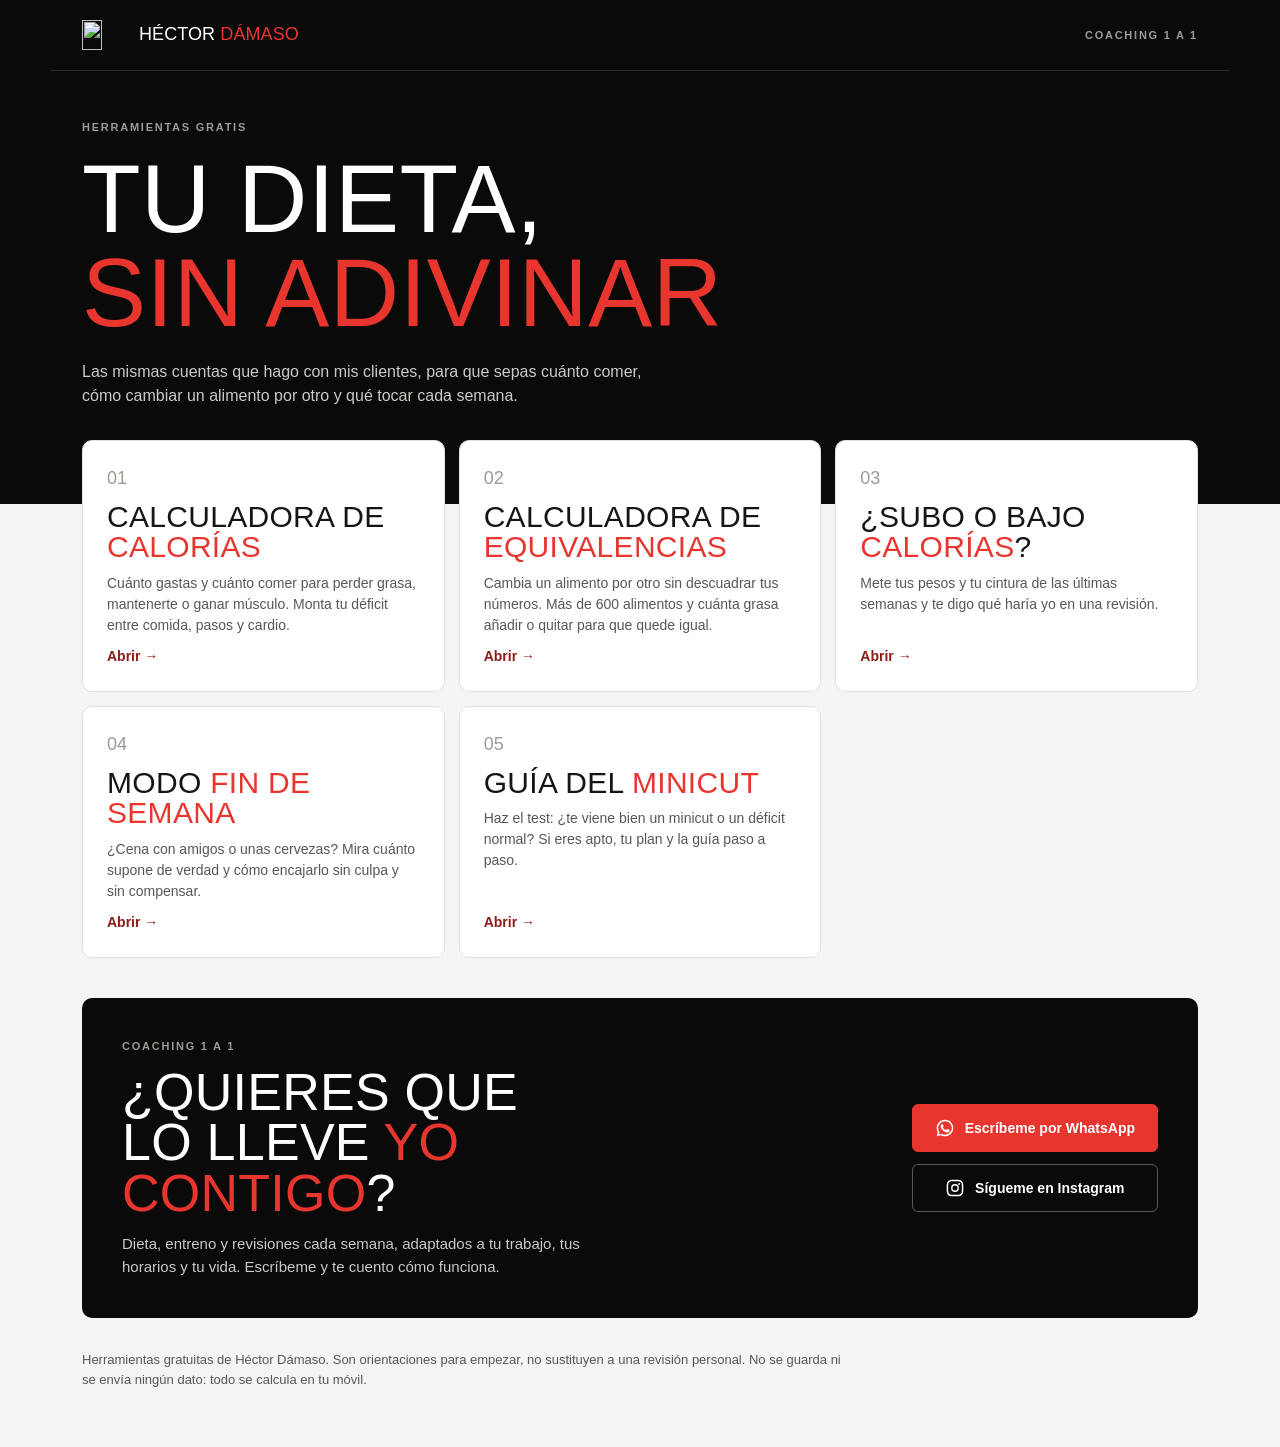
==== index.html @ 2b5fdc8d "Web de herramientas en hectordamaso.github.io con portada Las cinco herramientas pasan a la raíz del" ====
<!doctype html>
<html lang="es">
<head>
  <meta charset="utf-8">
  <meta name="viewport" content="width=device-width, initial-scale=1, viewport-fit=cover">
  <title>Herramientas · Héctor Dámaso</title>
  <meta name="description" content="Herramientas gratis de Héctor Dámaso para llevar tu dieta: calorías, equivalencias de alimentos, ajustes semanales, fines de semana y minicut.">
  <meta name="theme-color" content="#0a0a0b">
  <link rel="icon" href="marca/hd-monograma.webp">
  <link rel="preload" href="fuentes/anton-latin.woff2" as="font" type="font/woff2" crossorigin>
  <link rel="preload" href="fuentes/space-grotesk-latin.woff2" as="font" type="font/woff2" crossorigin>
  <link rel="stylesheet" href="estilos.css">
</head>
<body>
  <header class="cabecera cabecera-portada">
    <div class="contenedor cabecera-fila">
      <span class="marca"><img src="marca/hd-monograma.webp" alt="" width="48" height="32"><span class="display">Héctor <span class="rojo">Dámaso</span></span></span>
      <span class="eyebrow claro">Coaching 1 a 1</span>
    </div>
    <div class="contenedor portada">
      <p class="eyebrow claro">Herramientas gratis</p>
      <h1 class="display">Tu dieta, <span class="rojo">sin adivinar</span></h1>
      <p class="entradilla">Las mismas cuentas que hago con mis clientes, para que sepas cuánto comer, cómo cambiar un alimento por otro y qué tocar cada semana.</p>
    </div>
  </header>

  <main class="contenedor">
    <ul class="catalogo">
      <li>
        <a class="tarjeta-herramienta" href="calorias/">
          <span class="tarjeta-num">01</span>
          <strong>Calculadora de <span class="rojo">calorías</span></strong>
          <span>Cuánto gastas y cuánto comer para perder grasa, mantenerte o ganar músculo. Monta tu déficit entre comida, pasos y cardio.</span>
          <em>Abrir →</em>
        </a>
      </li>
      <li>
        <a class="tarjeta-herramienta" href="equivalencias/">
          <span class="tarjeta-num">02</span>
          <strong>Calculadora de <span class="rojo">equivalencias</span></strong>
          <span>Cambia un alimento por otro sin descuadrar tus números. Más de 600 alimentos y cuánta grasa añadir o quitar para que quede igual.</span>
          <em>Abrir →</em>
        </a>
      </li>
      <li>
        <a class="tarjeta-herramienta" href="subo-o-bajo/">
          <span class="tarjeta-num">03</span>
          <strong>¿Subo o bajo <span class="rojo">calorías</span>?</strong>
          <span>Mete tus pesos y tu cintura de las últimas semanas y te digo qué haría yo en una revisión.</span>
          <em>Abrir →</em>
        </a>
      </li>
      <li>
        <a class="tarjeta-herramienta" href="fin-de-semana/">
          <span class="tarjeta-num">04</span>
          <strong>Modo <span class="rojo">fin de semana</span></strong>
          <span>¿Cena con amigos o unas cervezas? Mira cuánto supone de verdad y cómo encajarlo sin culpa y sin compensar.</span>
          <em>Abrir →</em>
        </a>
      </li>
      <li>
        <a class="tarjeta-herramienta" href="minicut/">
          <span class="tarjeta-num">05</span>
          <strong>Guía del <span class="rojo">minicut</span></strong>
          <span>Haz el test: ¿te viene bien un minicut o un déficit normal? Si eres apto, tu plan y la guía paso a paso.</span>
          <em>Abrir →</em>
        </a>
      </li>
    </ul>
  </main>

  <section class="contenedor" aria-labelledby="titulo-contacto">
    <div class="contacto">
      <div>
        <p class="eyebrow claro">Coaching 1 a 1</p>
        <h2 id="titulo-contacto" class="display">¿Quieres que lo lleve <span class="rojo">yo contigo</span>?</h2>
        <p class="contacto-texto">Dieta, entreno y revisiones cada semana, adaptados a tu trabajo, tus horarios y tu vida. Escríbeme y te cuento cómo funciona.</p>
      </div>
      <div class="contacto-botones">
        <a class="button button-primario" href="https://wa.link/1zr5s0" target="_blank" rel="noopener">
          <svg viewBox="0 0 24 24" width="20" height="20" aria-hidden="true"><path fill="currentColor" d="M12 2a10 10 0 0 0-8.6 15.1L2 22l5-1.3A10 10 0 1 0 12 2Zm0 18.2a8.2 8.2 0 0 1-4.2-1.2l-.3-.2-3 .8.8-2.9-.2-.3A8.2 8.2 0 1 1 12 20.2Zm4.5-6.1c-.2-.1-1.5-.7-1.7-.8-.2-.1-.4-.1-.6.1l-.8 1c-.1.2-.3.2-.5.1a6.7 6.7 0 0 1-3.3-2.9c-.3-.4.2-.4.7-1.4.1-.2 0-.3 0-.4l-.8-1.8c-.2-.5-.4-.4-.6-.4h-.5a1 1 0 0 0-.7.3 3 3 0 0 0-.9 2.2 5.2 5.2 0 0 0 1.1 2.7 11.8 11.8 0 0 0 4.5 4c1.7.7 2.4.8 3.2.6a2.7 2.7 0 0 0 1.8-1.3 2.2 2.2 0 0 0 .2-1.3c-.1-.1-.3-.2-.5-.3Z"/></svg>
          Escríbeme por WhatsApp
        </a>
        <a class="button button-contorno" href="https://www.instagram.com/hector.damaso.pt/" target="_blank" rel="noopener">
          <svg viewBox="0 0 24 24" width="20" height="20" aria-hidden="true"><path fill="currentColor" d="M12 7.3a4.7 4.7 0 1 0 0 9.4 4.7 4.7 0 0 0 0-9.4Zm0 7.7a3 3 0 1 1 0-6 3 3 0 0 1 0 6Zm4.9-8.9a1.1 1.1 0 1 0 0 2.2 1.1 1.1 0 0 0 0-2.2ZM12 2c-2.7 0-3 0-4.1.1-3.6.2-5.6 2.2-5.8 5.8C2 9 2 9.3 2 12s0 3 .1 4.1c.2 3.6 2.2 5.6 5.8 5.8 1.1.1 1.4.1 4.1.1s3 0 4.1-.1c3.6-.2 5.6-2.2 5.8-5.8.1-1.1.1-1.4.1-4.1s0-3-.1-4.1c-.2-3.6-2.2-5.6-5.8-5.8C15 2 14.7 2 12 2Zm0 1.8c2.7 0 3 0 4 .1 2.7.1 4 1.4 4.1 4.1.1 1 .1 1.3.1 4s0 3-.1 4c-.1 2.7-1.4 4-4.1 4.1-1 .1-1.3.1-4 .1s-3 0-4-.1c-2.7-.1-4-1.4-4.1-4.1-.1-1-.1-1.3-.1-4s0-3 .1-4C4 5.3 5.3 4 8 3.9c1-.1 1.3-.1 4-.1Z"/></svg>
          Sígueme en Instagram
        </a>
      </div>
    </div>
  </section>

  <footer class="contenedor pie">
    <p>Herramientas gratuitas de Héctor Dámaso. Son orientaciones para empezar, no sustituyen a una revisión personal. No se guarda ni se envía ningún dato: todo se calcula en tu móvil.</p>
  </footer>
</body>
</html>
---- estilos.css ----
@font-face { font-family: 'Anton'; src: url('fuentes/anton-latin.woff2') format('woff2'); font-weight: 400; font-display: swap; }
@font-face { font-family: 'Space Grotesk'; src: url('fuentes/space-grotesk-latin.woff2') format('woff2'); font-weight: 300 700; font-display: swap; }

:root {
  color-scheme: light;
  --rojo: #e8352e;
  --rojo-oscuro: #c4271f;
  --tinta: #0a0a0b;
  --tinta-2: #131315;
  --tinta-linea: #26262a;
  --papel: #f5f4f2;
  --n50: #f8f7f5; --n100: #efeeeb; --n200: #e2e0db; --n300: #cdcac4; --n400: #9e9b95;
  --n500: #75726d; --n600: #595753; --n700: #3d3b38; --n900: #151514;
  --texto: 'Space Grotesk', 'Helvetica Neue', Arial, sans-serif;
  --titular: 'Anton', 'Arial Narrow', Impact, sans-serif;
}
* { box-sizing: border-box; }
html { -webkit-text-size-adjust: 100%; }
body { margin: 0; background: var(--papel); color: var(--n900); font-family: var(--texto); line-height: 1.5; }
button, input, select { font: inherit; -webkit-tap-highlight-color: transparent; }
:focus-visible { outline: 2px solid var(--rojo); outline-offset: 3px; }
::selection { background: var(--rojo); color: #fff; }
.sr-only { position: absolute; width: 1px; height: 1px; overflow: hidden; clip: rect(0 0 0 0); white-space: nowrap; }

.contenedor { width: 100%; max-width: 1180px; margin: 0 auto; padding: 0 16px; }
@media (min-width: 768px) { .contenedor { padding: 0 32px; } }
.display { font-family: var(--titular); font-weight: 400; text-transform: uppercase; letter-spacing: .005em; line-height: .98; }
.eyebrow { margin: 0; font-size: 11px; font-weight: 600; letter-spacing: .16em; text-transform: uppercase; color: var(--n500); }
.eyebrow.claro { color: var(--n400); }
.rojo { color: var(--rojo); }

/* Cabecera */
.cabecera { background: var(--tinta); color: #fff; padding-bottom: 104px; }
.cabecera-fila { display: flex; align-items: center; justify-content: space-between; gap: 16px; padding-top: 20px; padding-bottom: 20px; border-bottom: 1px solid var(--tinta-linea); }
.marca { display: flex; align-items: center; gap: 12px; font-size: 18px; letter-spacing: .04em; }
.marca img { height: 30px; width: auto; mix-blend-mode: lighten; }
.portada { padding-top: 48px; }
.portada h1 { margin: 16px 0 0; font-size: clamp(44px, 9vw, 96px); max-width: 12ch; }
.entradilla { margin: 20px 0 0; max-width: 560px; color: var(--n300); font-size: 16px; }

/* Rejilla principal, montada sobre la cabecera */
.rejilla { display: grid; gap: 24px; margin-top: -72px; align-items: start; }
@media (min-width: 960px) { .rejilla { grid-template-columns: minmax(0, 1fr) minmax(0, 1.45fr); } }

.panel-oscuro { background: var(--tinta-2); color: #fff; border: 1px solid var(--tinta-linea); border-radius: 10px; padding: 24px; }
@media (min-width: 960px) { .panel-oscuro { position: sticky; top: 16px; } }
.campo { margin: 0 0 22px; padding: 0; border: 0; min-width: 0; }
.campo label, .campo legend { display: block; margin-bottom: 10px; padding: 0; font-size: 14px; font-weight: 600; }

.field { width: 100%; min-height: 48px; font-size: 16px; border: 1px solid var(--n300); border-radius: 6px; padding: 12px 14px; background: #fff; color: var(--n900); }
.field:hover { border-color: var(--n400); }
.field:focus { border-color: var(--n900); outline: none; box-shadow: 0 0 0 3px rgb(232 53 46 / .18); }
.field-dark { background: var(--tinta); border-color: var(--tinta-linea); color: #fff; }
.field-dark:hover { border-color: #3a3a40; }
.field-dark:focus { border-color: #8a8a90; }
.field-dark::placeholder { color: var(--n500); }

/* Buscador de alimentos */
.combobox { position: relative; }
.desplegable { position: absolute; z-index: 10; left: 0; right: 0; margin: 6px 0 0; padding: 6px; list-style: none; max-height: 320px; overflow-y: auto; background: #fff; color: var(--n900); border-radius: 8px; box-shadow: 0 18px 40px rgb(0 0 0 / .35); }
.desplegable li { display: flex; justify-content: space-between; gap: 12px; padding: 10px 12px; border-radius: 6px; cursor: pointer; font-size: 14px; }
.desplegable li span { color: var(--n500); font-size: 12px; white-space: nowrap; }
.desplegable li[aria-selected="true"], .desplegable li:hover { background: var(--n100); }
.desplegable .vacio { color: var(--n500); cursor: default; }
.elegido { margin: 10px 0 0; font-size: 13px; color: var(--n400); }
.elegido strong { color: #fff; }

.chips { display: flex; flex-wrap: wrap; gap: 8px; }
.chips button { min-height: 40px; padding: 8px 14px; border-radius: 6px; border: 1px solid var(--tinta-linea); background: transparent; color: var(--n200); font-size: 13px; cursor: pointer; }
.chips button:hover { border-color: #5a5a60; }
.chips button[aria-pressed="true"] { background: var(--rojo); border-color: var(--rojo); color: #fff; }

.resumen { display: grid; grid-template-columns: 1fr 1fr; gap: 16px; margin: 4px 0 0; padding-top: 20px; border-top: 1px solid var(--tinta-linea); }
.resumen div { min-width: 0; }
.resumen dt { font-size: 12px; color: var(--n400); }
.resumen dd { margin: 4px 0 0; font-family: var(--titular); font-size: 30px; line-height: 1; letter-spacing: .01em; }
.resumen dd small { font-family: var(--texto); font-size: 13px; color: var(--n400); margin-left: 4px; }
.resumen .destacado dd { color: var(--rojo); }
.aviso { margin: 16px 0 0; color: #f5c06b; font-size: 14px; }
.aviso:empty { display: none; }

/* Alternativas */
.alternativas { background: #fff; border: 1px solid var(--n200); border-radius: 10px; padding: 24px; min-width: 0; }
.alternativas-cabecera { display: flex; flex-wrap: wrap; align-items: center; justify-content: space-between; gap: 12px; }
.alternativas h2 { margin: 0; font-size: 18px; }
.casilla { display: flex; align-items: center; gap: 8px; font-size: 14px; cursor: pointer; }
.casilla input { width: 18px; height: 18px; accent-color: var(--rojo); }
.filtros { display: grid; gap: 10px; margin-top: 16px; }
@media (min-width: 600px) { .filtros { grid-template-columns: 1.4fr 1fr; } }
.contador { margin: 14px 0 0; font-size: 13px; color: var(--n500); }
.lista { list-style: none; margin: 12px 0 0; padding: 0; display: grid; gap: 10px; }
.opcion { border: 1px solid var(--n200); border-radius: 8px; padding: 14px 16px; }
.opcion.regla { border-color: var(--rojo); box-shadow: inset 4px 0 0 var(--rojo); }
.opcion.poco-practica { background: var(--n50); color: var(--n500); }
.opcion-fila { display: flex; align-items: flex-start; justify-content: space-between; gap: 14px; }
.opcion-nombre { margin: 0; font-weight: 600; font-size: 15px; overflow-wrap: anywhere; }
.opcion-categoria { margin: 2px 0 0; font-size: 12px; color: var(--n500); }
.opcion-cantidad { flex-shrink: 0; padding: 6px 12px; border-radius: 6px; background: #fdecea; color: #8f1d17; font-family: var(--titular); font-size: 22px; line-height: 1.1; letter-spacing: .02em; }
.opcion.poco-practica .opcion-cantidad { background: var(--n100); color: var(--n500); }
.opcion-datos { margin: 10px 0 0; font-size: 13px; color: var(--n600); }
.opcion-cambio { margin: 4px 0 0; font-size: 12px; color: var(--n500); }
.opcion-regla { margin: 8px 0 0; font-size: 12px; font-weight: 600; color: #8f1d17; }
.opcion-nota { margin: 8px 0 0; font-size: 12px; }

/* Igualar las grasas de un cambio */
.compensar { margin: 10px 0 0; border-radius: 6px; background: #fdecea; color: #5c130f; font-size: 13px; }
.compensar.sobra { background: var(--n100); color: var(--n700); }
.compensar summary { min-height: 40px; display: flex; align-items: center; gap: 8px; padding: 8px 12px; cursor: pointer; font-weight: 600; list-style: none; }
.compensar summary::-webkit-details-marker { display: none; }
.compensar summary::before { content: '+'; display: inline-grid; place-items: center; flex-shrink: 0; width: 20px; height: 20px; border-radius: 50%; background: var(--rojo); color: #fff; font-size: 14px; line-height: 1; }
.compensar.sobra summary::before { content: '−'; background: var(--n600); }
.compensar[open] summary { border-bottom: 1px solid rgb(0 0 0 / .08); }
.compensar p { margin: 10px 12px 4px; }
.compensar ul { margin: 0; padding: 0 12px 12px 30px; display: grid; gap: 4px; }
.compensar li span { color: var(--n600); font-size: 12px; }

.button { display: inline-flex; min-height: 48px; align-items: center; justify-content: center; border-radius: 6px; padding: 12px 22px; font-size: 14px; font-weight: 600; cursor: pointer; }
.button-secondary { margin-top: 16px; width: 100%; background: #fff; color: var(--n900); border: 1px solid var(--n300); }
.button-secondary:hover { border-color: var(--n900); }

/* Herramienta «¿Subo o bajo?» */
.enlace-cabecera { color: var(--n300); font-size: 13px; text-decoration: underline; text-underline-offset: 3px; }
.enlace-cabecera:hover { color: #fff; }
.ayuda { margin: -4px 0 10px; font-size: 12px; color: var(--n400); }
.trio, .duo { display: grid; gap: 10px; align-items: end; }
.trio { grid-template-columns: repeat(3, minmax(0, 1fr)); }
.duo { grid-template-columns: repeat(2, minmax(0, 1fr)); }
.trio label span, .duo label span { display: block; margin-bottom: 6px; font-size: 12px; color: var(--n300); font-weight: 400; }
.duo.campo label span { font-size: 14px; font-weight: 600; color: #fff; }
.casilla-oscura { align-items: flex-start; color: var(--n200); font-size: 13px; line-height: 1.45; }
.casilla-oscura input { flex-shrink: 0; margin-top: 1px; }
.resultado-vacio { margin: 12px 0 0; color: var(--n500); font-size: 15px; }
.veredicto { margin: 12px 0 0; padding: 20px; border-radius: 8px; background: var(--n100); }
.veredicto h2 { margin: 0; font-size: clamp(30px, 5vw, 44px); }
.veredicto-mantener { background: #e9f4ec; color: #14532d; }
.veredicto-subir, .veredicto-bajar { background: #fdecea; color: #8f1d17; }
.veredicto-pasos { background: #fff4e0; color: #7a4a00; }
.veredicto-esperar, .veredicto-cumplir { background: var(--n100); color: var(--n700); }
.resultado-kcal { margin: 14px 0 0; font-size: 16px; }
.resultado-motivo { margin: 14px 0 0; font-size: 15px; }
.resultado-consejo { margin: 10px 0 0; font-size: 15px; }
.resultado-nota { margin: 12px 0 0; font-size: 13px; color: var(--n600); }
.resultado-nota a { color: #8f1d17; }
.resultado-datos { margin: 16px 0 0; padding: 14px 0 0 18px; border-top: 1px solid var(--n200); font-size: 13px; color: var(--n600); display: grid; gap: 4px; }

/* Modo fin de semana */
.platos { list-style: none; margin: 0; padding: 0; display: grid; gap: 6px; }
.platos li { display: flex; align-items: center; justify-content: space-between; gap: 12px; padding: 6px 6px 6px 12px; border: 1px solid var(--tinta-linea); border-radius: 8px; }
.platos li.elegido-plato { border-color: var(--rojo); }
.plato-nombre { font-size: 14px; line-height: 1.3; }
.plato-nombre small { display: block; color: var(--n400); font-size: 12px; }
.contador-fila { display: inline-flex; align-items: center; gap: 6px; flex-shrink: 0; }
.paso { width: 40px; height: 40px; border-radius: 6px; border: 1px solid var(--tinta-linea); background: var(--tinta); color: #fff; font-size: 20px; line-height: 1; cursor: pointer; }
.paso:hover { border-color: var(--n500); }
.contador-num { min-width: 28px; text-align: center; font-family: var(--titular); font-size: 22px; }
input.contador-num { width: 64px; min-height: 40px; padding: 6px; }
.etiqueta { display: block; margin-bottom: 10px; font-size: 14px; font-weight: 600; }
.total-plan { margin: 10px 0 0; color: var(--n600); font-size: 15px; }
.total-plan .display { font-size: 44px; color: var(--n900); margin-right: 6px; }
.aviso-bascula { margin: 16px 0 0; padding: 12px 14px; border-radius: 6px; background: var(--n100); font-size: 14px; }
.subtitulo { margin: 22px 0 0; font-size: 14px; letter-spacing: .08em; text-transform: uppercase; color: var(--n600); }
.pautas { margin: 10px 0 0; padding-left: 20px; display: grid; gap: 8px; font-size: 14px; }
.trucos { color: var(--n700); }
.frecuencia { margin: 20px 0 0; padding: 12px 14px; border-radius: 6px; font-size: 14px; font-weight: 600; }
.frecuencia-bien { background: #e9f4ec; color: #14532d; }
.frecuencia-ojo { background: #fff4e0; color: #7a4a00; }
.frecuencia-mucho { background: #fdecea; color: #8f1d17; }

.barra-total { position: fixed; left: 12px; right: 12px; bottom: calc(12px + env(safe-area-inset-bottom)); z-index: 20; display: flex; align-items: center; justify-content: space-between; gap: 12px; padding: 12px 16px; border-radius: 10px; background: var(--rojo); color: #fff; text-decoration: none; font-size: 14px; box-shadow: 0 10px 30px rgb(0 0 0 / .3); }
.barra-total[hidden] { display: none; }
@media (min-width: 960px) { .barra-total { display: none; } }
#resultado { scroll-margin-top: 16px; }

/* Guía del minicut */
.plan-minicut { display: grid; grid-template-columns: 1fr 1fr; gap: 14px; margin: 18px 0 0; padding: 16px; border-radius: 8px; background: var(--n50); border: 1px solid var(--n200); }
.plan-minicut dt { font-size: 12px; color: var(--n500); }
.plan-minicut dd { margin: 4px 0 0; font-family: var(--titular); font-size: 24px; line-height: 1.1; }
.resultado-consejo a { color: #8f1d17; }
.reparto { width: 100%; margin: 10px 0 0; border-collapse: collapse; font-size: 14px; }
.reparto th, .reparto td { padding: 9px 6px; border-bottom: 1px solid var(--n200); text-align: left; vertical-align: top; }
.reparto th { width: 64px; padding-left: 0; font-weight: 600; }
.reparto-kcal { text-align: right !important; white-space: nowrap; padding-right: 0 !important; font-weight: 600; color: #8f1d17; }
.reparto tfoot th, .reparto tfoot td { border-bottom: 0; border-top: 2px solid var(--n900); font-weight: 700; }
.forzado { margin: 20px 0 0; padding: 16px; border: 1px dashed var(--n300); border-radius: 8px; font-size: 14px; }
.forzado p { margin: 6px 0 0; }
.forzado-titulo { margin: 0 !important; font-weight: 700; font-size: 15px; }
.forzado .plan-minicut { background: #fff; }
.enlace-boton { margin-top: 14px; padding: 0; border: 0; background: none; color: var(--n600); font: inherit; font-size: 13px; text-decoration: underline; cursor: pointer; }
.guia { margin-top: 48px; }
.guia > h2 { margin: 12px 0 0; font-size: clamp(36px, 7vw, 64px); }
.guia-pasos { list-style: none; counter-reset: paso; margin: 28px 0 0; padding: 0; display: grid; gap: 14px; }
@media (min-width: 860px) { .guia-pasos { grid-template-columns: 1fr 1fr; } }
.guia-pasos li { counter-increment: paso; position: relative; padding: 20px 20px 20px 72px; background: #fff; border: 1px solid var(--n200); border-radius: 10px; }
.guia-pasos li::before { content: counter(paso, decimal-leading-zero); position: absolute; left: 20px; top: 18px; font-family: var(--titular); font-size: 30px; line-height: 1; color: var(--rojo); }
.guia-pasos h3 { margin: 0; font-size: 17px; }
.guia-pasos p { margin: 8px 0 0; font-size: 14px; color: var(--n700); }

/* Calculadora de calorías */
.campo-claro { margin-top: 24px; padding-top: 20px; border-top: 1px solid var(--n200); }
.campo-claro legend { font-weight: 600; font-size: 14px; margin-bottom: 10px; }
.chips-claro button { border-color: var(--n300); color: var(--n700); }
.chips-claro button:hover { border-color: var(--n900); }
.mezclador { margin-top: 4px; }
.mezclador[hidden] { display: none; }
.ayuda-clara { margin: 6px 0 14px; font-size: 13px; color: var(--n600); }
.comparacion { margin: 12px 0 0; padding: 12px 14px; border-radius: 6px; font-size: 14px; }
.comparacion small { display: block; margin-top: 4px; font-size: 12px; opacity: .8; }
.comparacion-deficit { background: #e9f4ec; color: #14532d; }
.comparacion-superavit { background: #fff4e0; color: #7a4a00; }
.comparacion-mantenimiento { background: var(--n100); color: var(--n700); }

/* Medidor del déficit */
.medidor { margin: 0 0 16px; }
.medidor-cifra { font-size: 14px; color: var(--n600); }
.medidor-cifra .display { font-size: 32px; color: var(--n900); margin-right: 4px; }
.medidor-cifra small { display: block; font-size: 12px; }
.medidor-barra { position: relative; height: 34px; margin: 10px 0 6px; }
.medidor-zonas, .medidor-partes { position: absolute; left: 0; right: 0; }
.medidor-zonas { top: 0; height: 8px; border-radius: 4px; overflow: hidden; background: var(--n100); }
.medidor-partes { top: 14px; height: 20px; border-radius: 4px; overflow: hidden; background: var(--n100); }
.zona, .parte { position: absolute; top: 0; bottom: 0; }
.zona-suave { background: #f2d38f; }
.zona-bueno { background: #3f9a5c; }
.zona-rapido { background: #e6a23c; }
.zona-minicut { background: #e07a3c; }
.zona-demasiado { background: var(--rojo); }
.zona-v-justo { background: #f2d38f; }
.zona-v-bueno { background: #3f9a5c; }
.zona-v-alto { background: #e6a23c; }
.zona-v-demasiado { background: var(--rojo); }
.medidor-volumen { height: 16px; }
.medidor-volumen .medidor-zonas { height: 12px; top: 2px; border-radius: 6px; }
.parte-comida { background: var(--n900); }
.parte-pasos { background: #6b7cff; }
.parte-cardio { background: #c06bd8; }
.medidor-marca { position: absolute; top: -4px; bottom: -4px; width: 3px; margin-left: -1px; background: var(--n900); border-radius: 2px; }
.medidor-leyenda { display: flex; flex-wrap: wrap; gap: 6px 14px; font-size: 12px; color: var(--n600); }
.medidor-leyenda i { display: inline-block; width: 10px; height: 10px; margin-right: 5px; border-radius: 2px; vertical-align: -1px; }

/* Filas del plan (− y +) */
.mezcla { display: grid; gap: 0; border-top: 1px solid var(--n200); }
.fila-mezcla { display: grid; grid-template-columns: minmax(0, 1fr) auto; grid-template-areas: "texto kcal" "botones botones"; gap: 6px 12px; align-items: center; padding: 12px 0; border-bottom: 1px solid var(--n200); }
@media (min-width: 520px) { .fila-mezcla { grid-template-columns: minmax(0, 1fr) auto 84px; grid-template-areas: "texto botones kcal"; } }
.fila-texto { grid-area: texto; font-size: 14px; }
.fila-texto strong { display: block; }
.fila-texto span { display: block; font-size: 12px; color: var(--n500); }
.fila-mezcla .contador-fila { grid-area: botones; }
.fila-kcal { grid-area: kcal; text-align: right; font-size: 14px; font-weight: 600; color: #8f1d17; white-space: nowrap; }
.fila-sub { padding-top: 0; }
.fila-sub .fila-texto span { padding-left: 0; }
.paso-claro { background: #fff; color: var(--n900); border-color: var(--n300); }
.paso-claro:hover { border-color: var(--n900); }
.valor-mezcla { min-width: 92px; text-align: center; font-family: var(--titular); font-size: 22px; }
.veredicto-bajar { background: #fdecea; color: #8f1d17; }
.resultado-motivo a { color: #8f1d17; }

/* Enlace a la otra herramienta */
.herramientas { display: grid; gap: 12px; margin-top: 24px; }
@media (min-width: 860px) { .herramientas { grid-template-columns: 1fr 1fr; } }
.herramientas .otra-herramienta { margin-top: 0; }
.otra-herramienta { display: flex; flex-wrap: wrap; align-items: center; justify-content: space-between; gap: 12px 24px; margin-top: 24px; padding: 20px 24px; border: 1px solid var(--n200); border-radius: 10px; background: #fff; color: var(--n900); text-decoration: none; }
.otra-herramienta:hover { border-color: var(--n900); }
.otra-herramienta strong { font-family: var(--titular); font-weight: 400; font-size: 26px; text-transform: uppercase; letter-spacing: .01em; }
.otra-herramienta span { color: var(--n600); font-size: 14px; }

/* Portada con todas las herramientas */
.cabecera-portada { padding-bottom: 96px; }
.catalogo { list-style: none; margin: -64px 0 0; padding: 0; display: grid; gap: 14px; }
@media (min-width: 760px) { .catalogo { grid-template-columns: 1fr 1fr; } }
@media (min-width: 1080px) { .catalogo { grid-template-columns: repeat(3, 1fr); } }
.tarjeta-herramienta { position: relative; display: flex; flex-direction: column; gap: 10px; height: 100%; padding: 24px; background: #fff; color: var(--n900); border: 1px solid var(--n200); border-radius: 10px; text-decoration: none; transition: border-color .15s, transform .15s; }
.tarjeta-herramienta:hover { border-color: var(--n900); transform: translateY(-2px); }
.tarjeta-num { font-family: var(--titular); font-size: 18px; color: var(--n400); }
.tarjeta-herramienta strong { font-family: var(--titular); font-weight: 400; font-size: 30px; line-height: 1.02; text-transform: uppercase; letter-spacing: .01em; }
.tarjeta-herramienta span:not(.tarjeta-num):not(.rojo) { color: var(--n600); font-size: 14px; flex: 1; }
.tarjeta-herramienta em { font-style: normal; font-weight: 600; font-size: 14px; color: #8f1d17; }

/* Contacto para el coaching 1 a 1 */
.contacto { margin-top: 40px; display: grid; gap: 24px; align-items: center; background: var(--tinta); color: #fff; border-radius: 10px; padding: 32px 24px; }
@media (min-width: 860px) { .contacto { grid-template-columns: minmax(0, 1fr) auto; padding: 40px; } }
.contacto h2 { margin: 12px 0 0; font-size: clamp(32px, 6vw, 52px); max-width: 16ch; }
.contacto-texto { margin: 14px 0 0; max-width: 480px; color: var(--n300); font-size: 15px; }
.contacto-botones { display: grid; gap: 12px; }
.contacto .button { gap: 10px; text-decoration: none; }
.button-primario { background: var(--rojo); color: #fff; border: 1px solid var(--rojo); }
.button-primario:hover { background: var(--rojo-oscuro); border-color: var(--rojo-oscuro); }
.button-contorno { background: transparent; color: #fff; border: 1px solid var(--n600); }
.button-contorno:hover { border-color: #fff; }

.pie { padding-top: 32px; padding-bottom: 48px; font-size: 13px; color: var(--n600); }
.pie p { margin: 0 0 10px; max-width: 760px; }
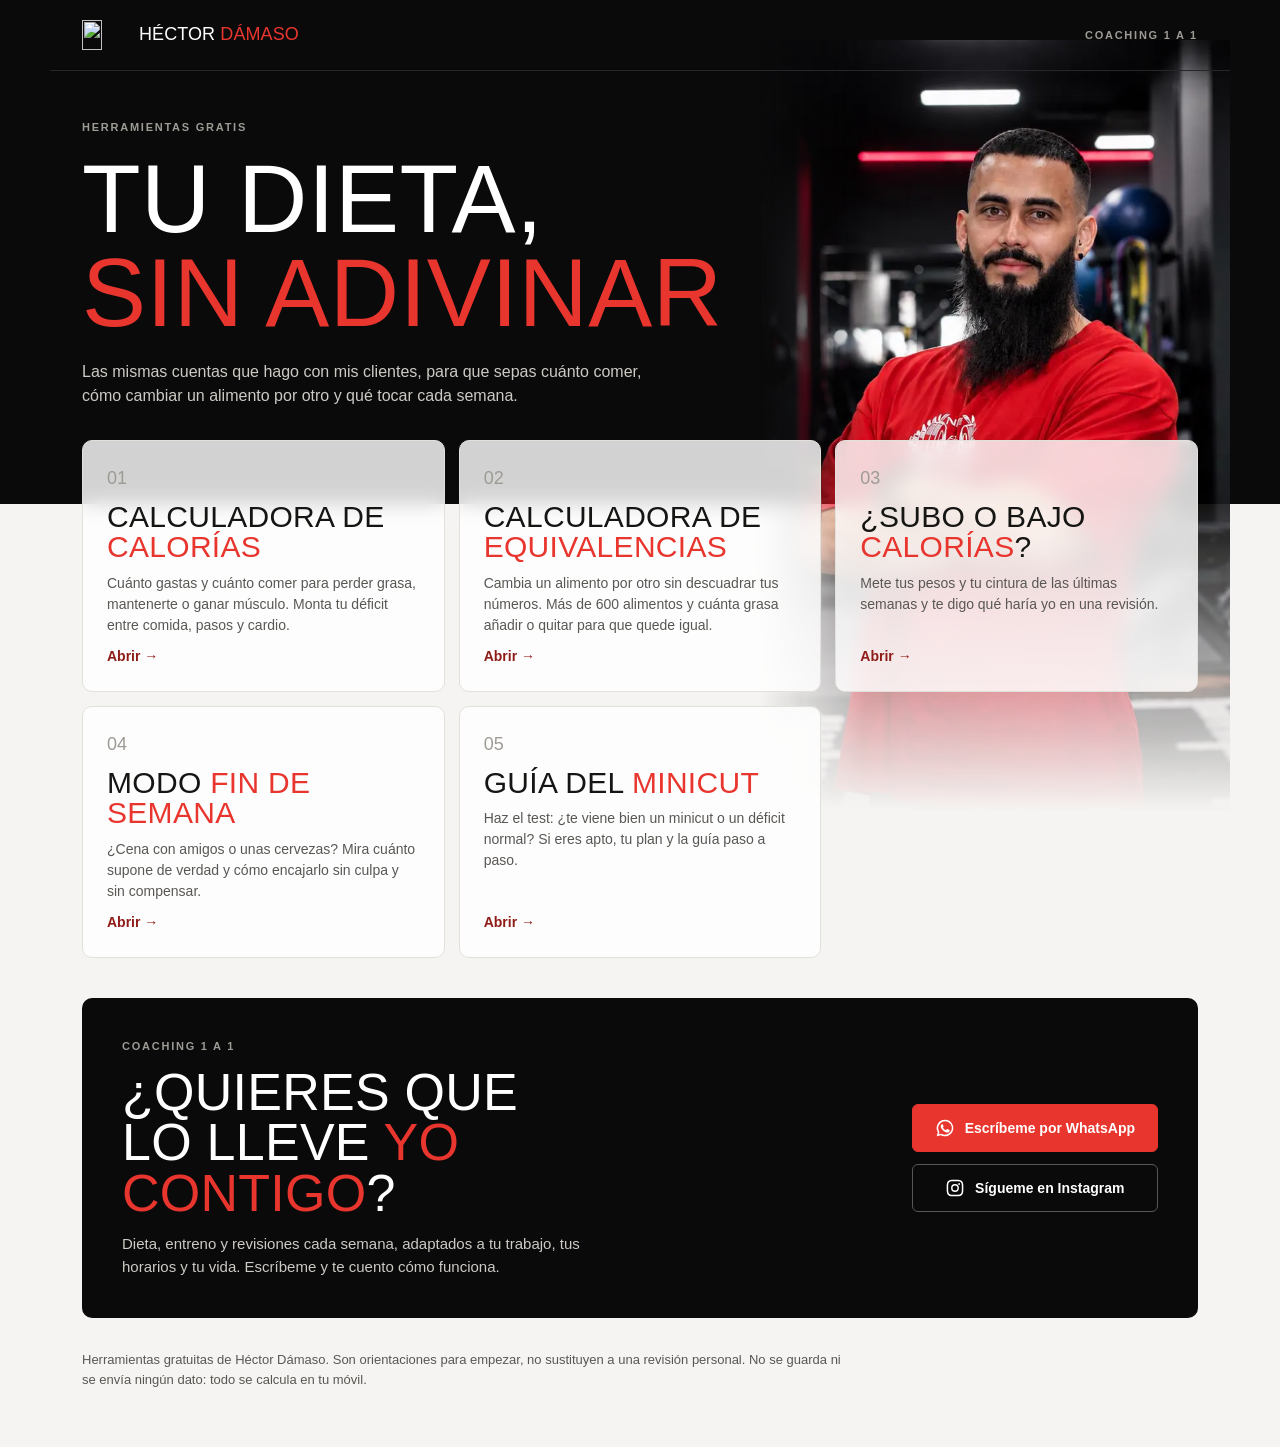
==== commit caa73b77: "Portada: foto de Héctor junto al título, difuminada tras las tarjetas Foto recortada y en WebP (48 K" ====
--- a/index.html
+++ b/index.html
@@ -12,6 +12,8 @@
   <link rel="stylesheet" href="estilos.css">
 </head>
 <body>
+  <div class="escena">
+  <div class="foto-portada" aria-hidden="true"><img src="marca/hector.webp" alt="" width="700" height="1196" fetchpriority="high"></div>
   <header class="cabecera cabecera-portada">
     <div class="contenedor cabecera-fila">
       <span class="marca"><img src="marca/hd-monograma.webp" alt="" width="48" height="32"><span class="display">Héctor <span class="rojo">Dámaso</span></span></span>
@@ -68,6 +70,7 @@
       </li>
     </ul>
   </main>
+  </div>
 
   <section class="contenedor" aria-labelledby="titulo-contacto">
     <div class="contacto">
--- a/estilos.css
+++ b/estilos.css
@@ -265,10 +265,24 @@
 
 /* Portada con todas las herramientas */
 .cabecera-portada { padding-bottom: 96px; }
-.catalogo { list-style: none; margin: -64px 0 0; padding: 0; display: grid; gap: 14px; }
+/* Foto de Héctor: a la derecha del título y difuminada por detrás de las tarjetas. */
+.escena { position: relative; overflow: hidden; }
+.cabecera-portada > .contenedor { position: relative; z-index: 2; }
+.foto-portada { position: absolute; z-index: 1; top: 72px; right: 0; width: min(62vw, 300px); pointer-events: none;
+  -webkit-mask-image: linear-gradient(to bottom, #000 45%, transparent 92%), linear-gradient(to right, transparent 0%, #000 35%);
+  -webkit-mask-composite: source-in; mask-image: linear-gradient(to bottom, #000 45%, transparent 92%), linear-gradient(to right, transparent 0%, #000 35%);
+  mask-composite: intersect; opacity: .45; }
+@media (max-width: 959px) { .cabecera-portada .portada p, .cabecera-portada .portada h1 { text-shadow: 0 1px 14px rgb(0 0 0 / .9), 0 0 2px rgb(0 0 0 / .6); } }
+.foto-portada img { display: block; width: 100%; height: auto; }
+@media (min-width: 960px) {
+  .foto-portada { top: 40px; right: max(16px, calc((100% - 1180px) / 2)); width: 470px; opacity: 1;
+    -webkit-mask-image: linear-gradient(to bottom, #000 55%, transparent 96%), linear-gradient(to right, transparent 0%, #000 22%);
+    mask-image: linear-gradient(to bottom, #000 55%, transparent 96%), linear-gradient(to right, transparent 0%, #000 22%); }
+}
+.catalogo { position: relative; z-index: 3; list-style: none; margin: -64px 0 0; padding: 0; display: grid; gap: 14px; }
 @media (min-width: 760px) { .catalogo { grid-template-columns: 1fr 1fr; } }
 @media (min-width: 1080px) { .catalogo { grid-template-columns: repeat(3, 1fr); } }
-.tarjeta-herramienta { position: relative; display: flex; flex-direction: column; gap: 10px; height: 100%; padding: 24px; background: #fff; color: var(--n900); border: 1px solid var(--n200); border-radius: 10px; text-decoration: none; transition: border-color .15s, transform .15s; }
+.tarjeta-herramienta { position: relative; display: flex; flex-direction: column; gap: 10px; height: 100%; padding: 24px; background: rgb(255 255 255 / .82); -webkit-backdrop-filter: blur(10px); backdrop-filter: blur(10px); color: var(--n900); border: 1px solid var(--n200); border-radius: 10px; text-decoration: none; transition: border-color .15s, transform .15s; }
 .tarjeta-herramienta:hover { border-color: var(--n900); transform: translateY(-2px); }
 .tarjeta-num { font-family: var(--titular); font-size: 18px; color: var(--n400); }
 .tarjeta-herramienta strong { font-family: var(--titular); font-weight: 400; font-size: 30px; line-height: 1.02; text-transform: uppercase; letter-spacing: .01em; }
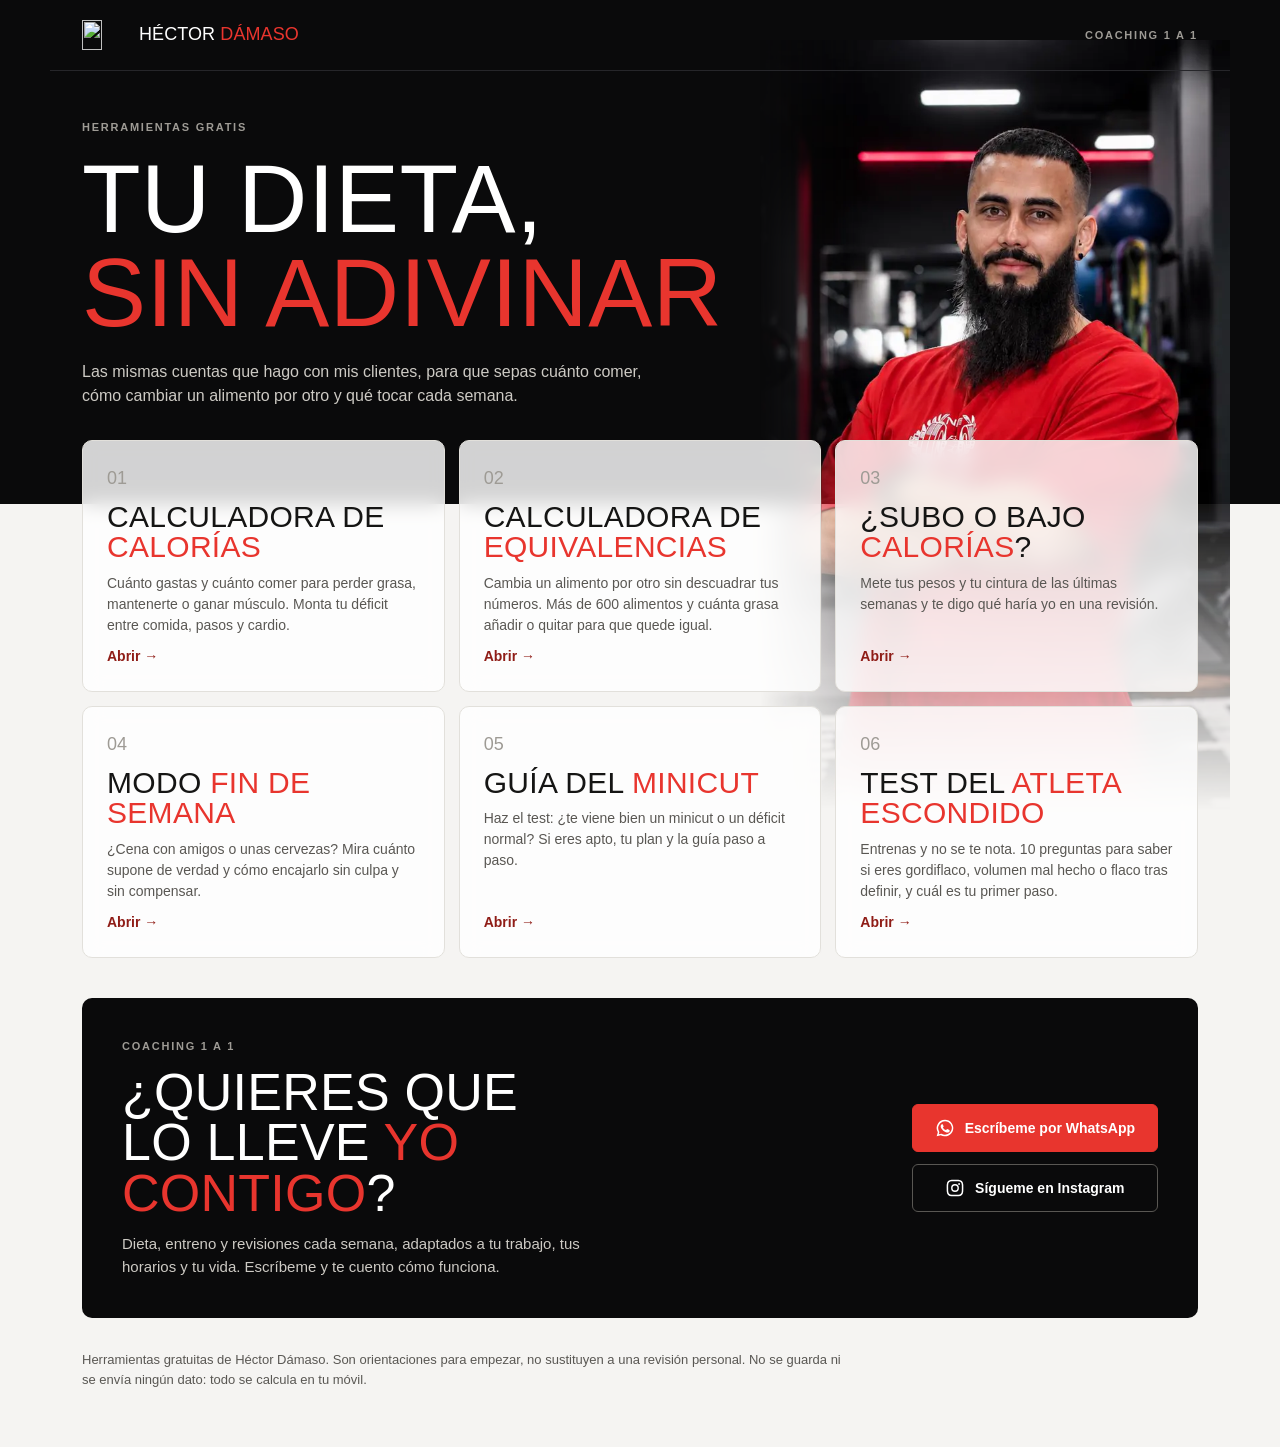
==== commit bd16e825: "Test del Atleta Escondido (lead magnet) en /test-atleta/ y tarjeta en la portada Co-Authored-By: Cla" ====
--- a/index.html
+++ b/index.html
@@ -68,6 +68,14 @@
           <em>Abrir →</em>
         </a>
       </li>
+      <li>
+        <a class="tarjeta-herramienta" href="test-atleta/">
+          <span class="tarjeta-num">06</span>
+          <strong>Test del <span class="rojo">Atleta Escondido</span></strong>
+          <span>Entrenas y no se te nota. 10 preguntas para saber si eres gordiflaco, volumen mal hecho o flaco tras definir, y cuál es tu primer paso.</span>
+          <em>Abrir →</em>
+        </a>
+      </li>
     </ul>
   </main>
   </div>
